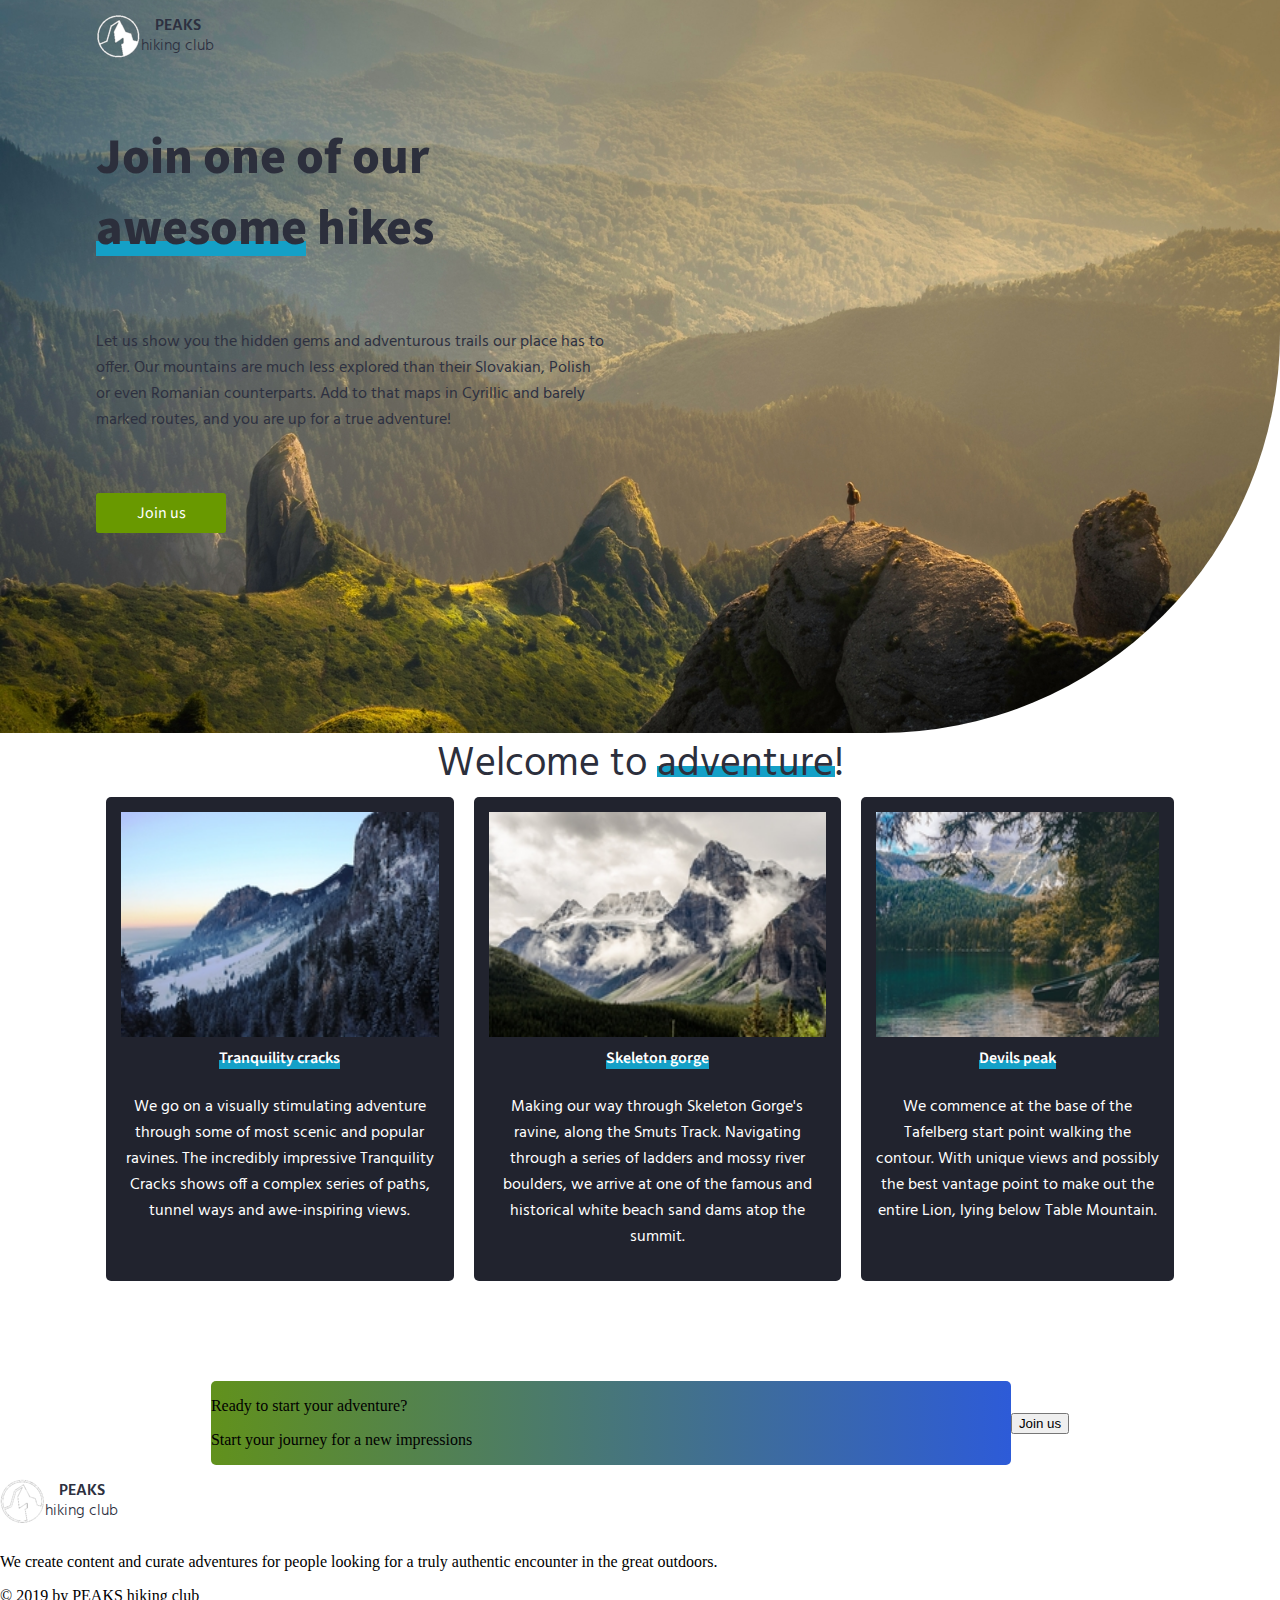
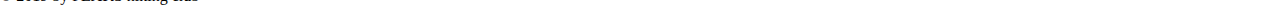
==== FL11_HW3/homework/index.html @ 69c444de "add homework3" ====
<!DOCTYPE html>
<html lang="en">

  <head>
    <meta charset="UTF-8">
    <meta name="viewport" content="width=device-width, initial-scale=1.0">
    <meta http-equiv="X-UA-Compatible" content="ie=edge">
    <link href="https://fonts.googleapis.com/css?family=Hind:400,600%7CSource+Sans+Pro:400,600,700%7CFresca" rel="stylesheet"/>

    <!-- Styles should be switched here: -->

    <link rel="stylesheet" type="text/css" href="css/style1.css">
    <!-- <link rel="stylesheet" type="text/css" href="css/style2.css"> -->

    <title>PEAKS hiking club</title>
  </head>

  <body>
    <header class="header">
      <div class="header-wrap">
        <div class="landing-logo">
          <img src="img/m-logo.png" alt="logo" />
          <p>PEAKS<span>hiking club</span></p>
        </div>
        <p class="header_heading">
          Join one of our awesome hikes
        </p>
        <p class="header_text">
          Let us show you the hidden gems and adventurous trails our place has to offer.
          Our mountains are much less explored than their Slovakian,
          Polish or even Romanian counterparts. Add to that maps in Cyrillic and barely marked routes,
          and you are up for a true adventure!
        </p>
        <button class="header_button">Join us</button>
      </div>
    </header>
    <main class="section">
      <p class="section_text">
        Welcome to adventure!
      </p>
      <div class="section_card_wrap">
        <div class="section_card">
          <img class="section_card_img"
               src="img/m-1.jpg"
               alt="experts"/>
          <p class="section_card_heading">
            Tranquility cracks
            <span class="section_card_underline"></span>
          </p>
          <p class="section_card_text">
            We go on a visually stimulating adventure through some of most scenic and popular ravines.
            The incredibly impressive Tranquility Cracks shows off a complex series of paths, tunnel ways and awe-inspiring views.
          </p>
        </div>
        <div class="section_card">
          <img class="section_card_img"
               src="img/m-2.jpg"
               alt="content formats"/>
          <p class="section_card_heading">
            Skeleton gorge
            <span class="section_card_underline"></span>
          </p>
          <p class="section_card_text">
            Making our way through Skeleton Gorge's ravine, along the Smuts Track.
            Navigating through a series of ladders and mossy river boulders, we arrive at one of the famous and historical white beach sand dams atop the summit.
          </p>
        </div>
        <div class="section_card">
          <img class="section_card_img"
               src="img/m-3.jpg"
               alt="certificate"/>
          <p class="section_card_heading">
            Devils peak
            <span class="section_card_underline"></span>
          </p>
          <p class="section_card_text">
            We commence at the base of the Tafelberg start point walking the contour.
            With unique views and possibly the best vantage point to make out the entire Lion, lying below Table Mountain.
          </p>
        </div>
      </div>
      <div class="section_banner">
        <div class="section_banner_text_wrap">
          <p class="section_banner_heading">
            Ready to start your adventure?
          </p>
          <p class="section_banner_text">
            Start your journey for a new impressions
          </p>
        </div>
        <button class="section_banner_button">Join us</button>
      </div>
    </main>
    <footer class="footer">
      <div class="footer-wrap">
        <div class="footer_logo landing-logo">
          <img src="img/m-logo.png" alt="logo" />
          <p>PEAKS<span>hiking club</span></p>
        </div>
        <p class="footer_text">
          We create content  and curate adventures for  people looking for a truly authentic encounter in the great outdoors.
        </p>
        <span class="footer-cr">
          &copy; 2019 by PEAKS hiking club
        </span>
      </div>
    </footer>
  </body>

</html>
---- FL11_HW3/homework/css/style1.css ----
body {
  background-color: #fff;
  width: 100%;
  height: auto;
  margin: 0; }

.landing-logo {
  display: flex;
  align-items: center; }
  .landing-logo p {
    text-align: center;
    display: flex;
    flex-wrap: wrap;
    flex-direction: column;
    font-family: "Hind", sans-serif;
    font-weight: 600;
    color: #2D3040;
    line-height: 20px; }
    .landing-logo p span {
      text-align: center;
      font-weight: 100; }

.header {
  width: 100%;
  height: auto;
  position: relative;
  background-image: url("../img/m-h-day.jpg");
  background-repeat: no-repeat;
  background-size: cover;
  background-position: 50% 50%;
  margin: 0;
  padding: 0;
  border-radius: 0 0 400px 0;
  z-index: 900; }
  .header .header-wrap {
    width: 85%;
    margin-left: auto;
    margin-right: auto;
    height: auto;
    display: block;
    padding-bottom: 200px; }
  .header_heading {
    font-size: 50px;
    font-family: "Source Sans Pro", sans-serif;
    font-weight: 800;
    width: 100%;
    max-width: 400px;
    color: #2C2F3C; }
    .header_heading:after {
      content: '';
      background-color: #14A0C7;
      width: 210px;
      height: auto;
      min-height: 15px;
      position: relative;
      left: 0;
      z-index: -1;
      top: -23px;
      display: block; }
  .header_text {
    width: 100%;
    max-width: 510px;
    margin-bottom: 60px;
    font-family: "Hind", sans-serif;
    color: #2D3040; }
  .header_button {
    background-color: #699900;
    width: 130px;
    height: 40px;
    border-radius: 3px;
    border: none;
    outline: none;
    cursor: pointer;
    transition: all .3s ease-in-out;
    font-size: 16px;
    font-family: "Source Sans Pro", sans-serif;
    color: #fff; }
    .header_button:hover {
      background-color: #3F6E95;
      transition: all .3s ease-in-out; }

.section {
  width: 100%;
  height: auto;
  position: relative; }
  .section_text {
    width: auto;
    height: auto;
    position: relative;
    text-align: center;
    font-family: "Hind", sans-serif;
    font-size: 40px;
    color: #2C2F3C;
    z-index: 200;
    font-weight: 400;
    display: table;
    margin: 0 auto; }
    .section_text::after {
      content: '';
      background-color: #14A0C7;
      width: 178px;
      height: auto;
      min-height: 11px;
      position: absolute;
      right: 2%;
      z-index: -1;
      bottom: 31%; }
  .section_card_wrap {
    width: 85%;
    margin-left: auto;
    margin-right: auto;
    display: flex;
    background-color: transparent;
    flex-direction: row;
    justify-content: space-between;
    margin-bottom: 100px; }
  .section_card {
    background-color: #21232E;
    margin: 0 10px;
    display: flex;
    justify-content: flex-start;
    border-radius: 5px;
    flex-direction: column;
    padding: 15px;
    position: relative; }
    .section_card_img {
      width: 100%;
      height: auto;
      min-height: 225px; }
    .section_card_heading {
      text-align: center;
      color: #fff;
      font-family: "Source Sans Pro", sans-serif;
      font-weight: 600;
      position: relative;
      z-index: 100;
      flex-direction: column;
      margin: 0 auto;
      display: table;
      width: auto;
      margin-top: 10px; }
    .section_card_underline {
      background-color: #14A0C7;
      height: auto;
      min-height: 9px;
      position: relative;
      display: table;
      z-index: -2;
      top: -9px;
      width: 100%; }
    .section_card_text {
      color: #fff;
      font-family: "Hind", sans-serif;
      text-align: center; }
  .section_banner {
    width: 100%;
    height: auto;
    position: relative;
    display: flex;
    justify-content: center;
    align-items: center; }
    .section_banner_text_wrap {
      display: block;
      width: 100%;
      max-width: 800px;
      border-radius: 5px;
      background: linear-gradient(to right, #61911C, #2D5BD8); }
      .section_banner_text_wrap p {
        width: 100%;
        max-width: 500px;
        position: relative; }
---- FL11_HW3/homework/css/style2.css ----
body {
  background-color: #21232E;
  width: 100%;
  height: auto;
  margin: 0; }

.landing-logo {
  display: flex;
  align-items: center; }
  .landing-logo p {
    text-align: center;
    display: flex;
    flex-wrap: wrap;
    flex-direction: column;
    font-family: "Fresca", sans-serif;
    font-weight: 600;
    color: #fff;
    line-height: 20px; }
    .landing-logo p span {
      text-align: center;
      font-weight: 100; }

.header {
  width: 100%;
  height: auto;
  position: relative;
  background-image: url("../img/m-h-night.jpg");
  background-repeat: no-repeat;
  background-size: cover;
  background-position: 50% 50%;
  margin: 0;
  padding: 0;
  border-radius: 0 0 400px 0;
  z-index: 900; }
  .header .header-wrap {
    width: 85%;
    margin-left: auto;
    margin-right: auto;
    height: auto;
    display: block;
    padding-bottom: 200px; }
  .header_heading {
    font-size: 50px;
    font-family: "Source Sans Pro", sans-serif;
    font-weight: 800;
    width: 100%;
    max-width: 400px;
    color: #fff; }
    .header_heading:after {
      content: '';
      background-color: #FF4E33;
      width: 210px;
      height: auto;
      min-height: 15px;
      position: relative;
      left: 0;
      z-index: -1;
      top: -23px;
      display: block; }
  .header_text {
    width: 100%;
    max-width: 510px;
    margin-bottom: 60px;
    font-family: "Fresca", sans-serif;
    color: #fff; }
  .header_button {
    background-color: #E3AC00;
    width: 130px;
    height: 40px;
    border-radius: 3px;
    border: none;
    outline: none;
    cursor: pointer;
    transition: all .3s ease-in-out;
    font-size: 16px;
    font-family: "Source Sans Pro", sans-serif;
    color: #fff; }
    .header_button:hover {
      background-color: #942F50;
      transition: all .3s ease-in-out; }

.section {
  width: 100%;
  height: auto;
  position: relative; }
  .section_text {
    width: auto;
    height: auto;
    position: relative;
    text-align: center;
    font-family: "Hind", sans-serif;
    font-size: 40px;
    color: #fff;
    z-index: 200;
    font-weight: 400;
    display: table;
    margin: 0 auto; }
    .section_text::after {
      content: '';
      background-color: #FF4E33;
      width: 178px;
      height: auto;
      min-height: 11px;
      position: absolute;
      right: 2%;
      z-index: -1;
      bottom: 31%; }
  .section_card_wrap {
    width: 85%;
    margin-left: auto;
    margin-right: auto;
    display: flex;
    background-color: transparent;
    flex-direction: row;
    justify-content: space-between;
    margin-bottom: 100px; }
  .section_card {
    background-color: #3B3F50;
    margin: 0 10px;
    display: flex;
    justify-content: flex-start;
    border-radius: 5px;
    flex-direction: column;
    padding: 15px;
    position: relative; }
    .section_card_img {
      width: 100%;
      height: auto;
      min-height: 225px; }
    .section_card_heading {
      text-align: center;
      color: #fff;
      font-family: "Source Sans Pro", sans-serif;
      font-weight: 600;
      position: relative;
      z-index: 100;
      flex-direction: column;
      margin: 0 auto;
      display: table;
      width: auto;
      margin-top: 10px; }
    .section_card_underline {
      background-color: #FF4E33;
      height: auto;
      min-height: 9px;
      position: relative;
      display: table;
      z-index: -2;
      top: -9px;
      width: 100%; }
    .section_card_text {
      color: #fff;
      font-family: "Fresca", sans-serif;
      text-align: center; }
  .section_banner {
    width: 100%;
    height: auto;
    position: relative;
    display: flex;
    justify-content: center;
    align-items: center; }
    .section_banner_text_wrap {
      display: block;
      width: 100%;
      max-width: 800px;
      border-radius: 5px;
      background: linear-gradient(to right, #D89B0A, #922B53); }
      .section_banner_text_wrap p {
        width: 100%;
        max-width: 500px;
        position: relative; }
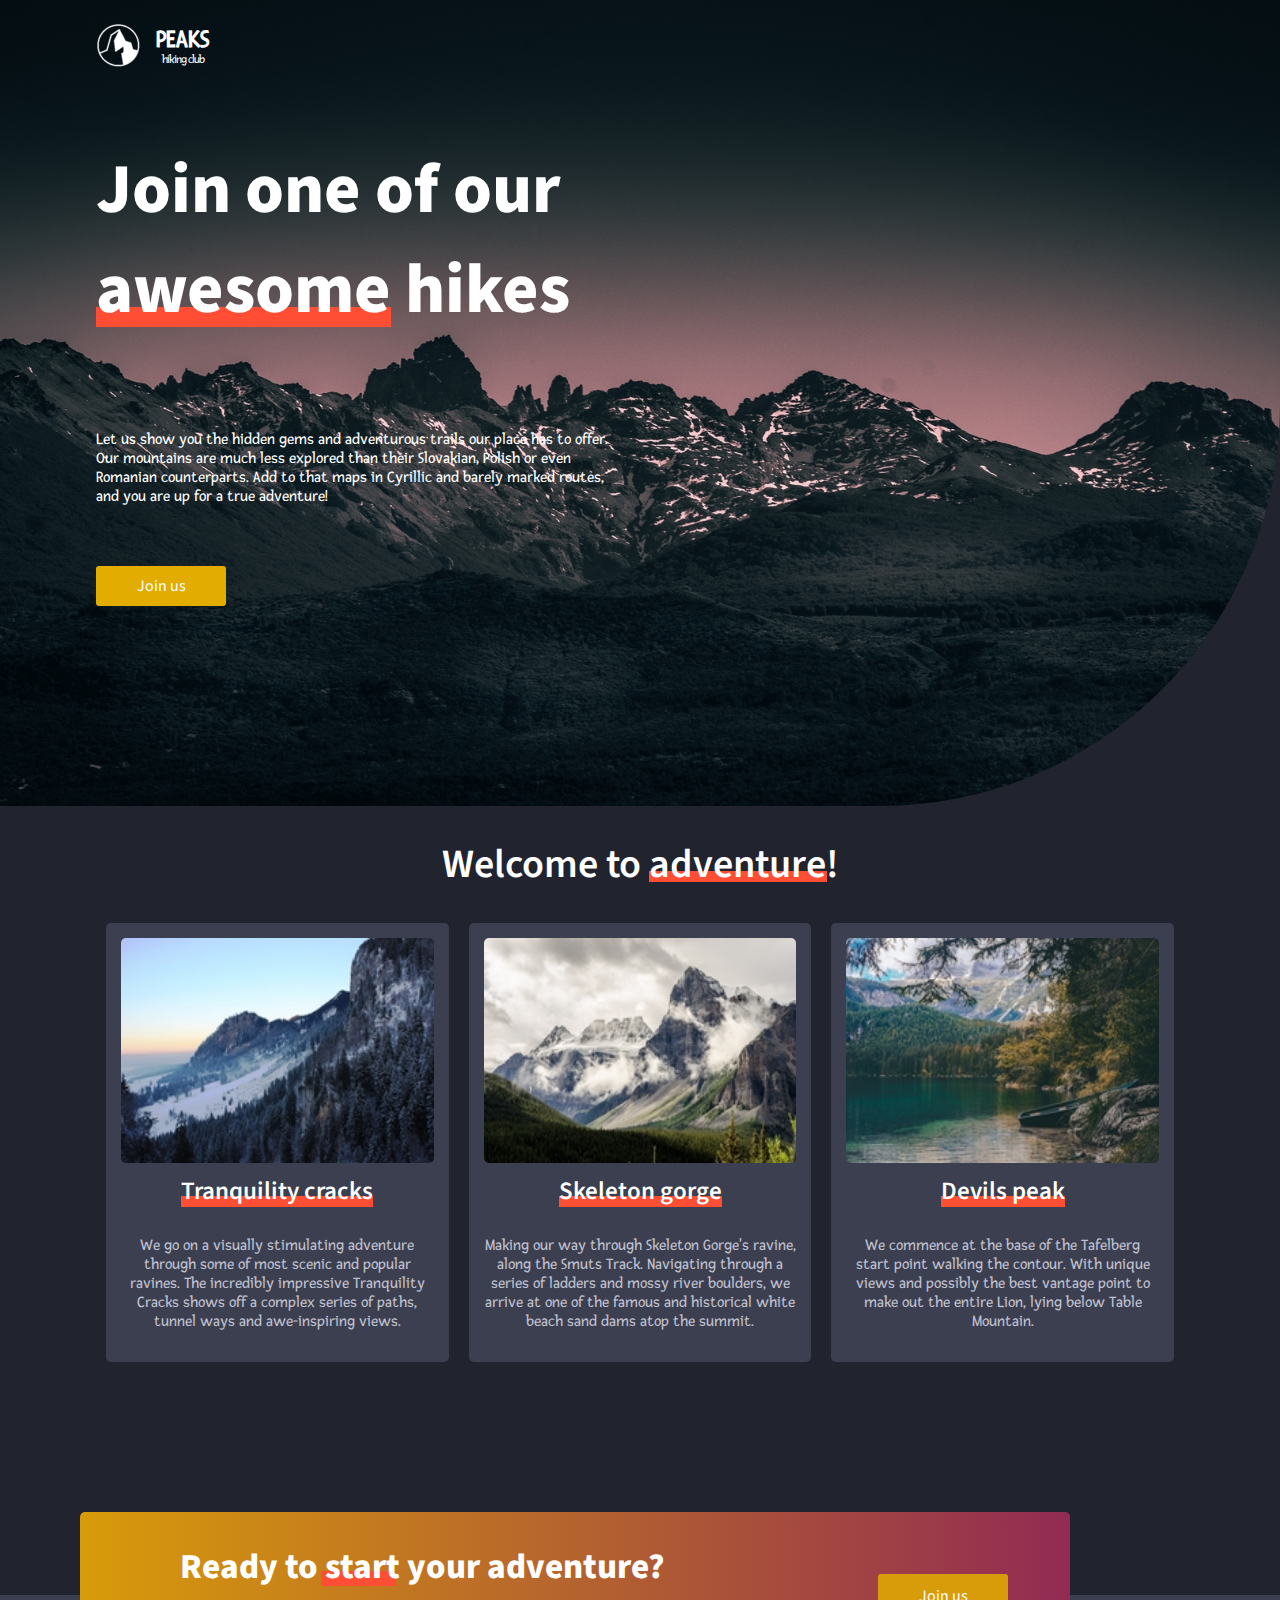
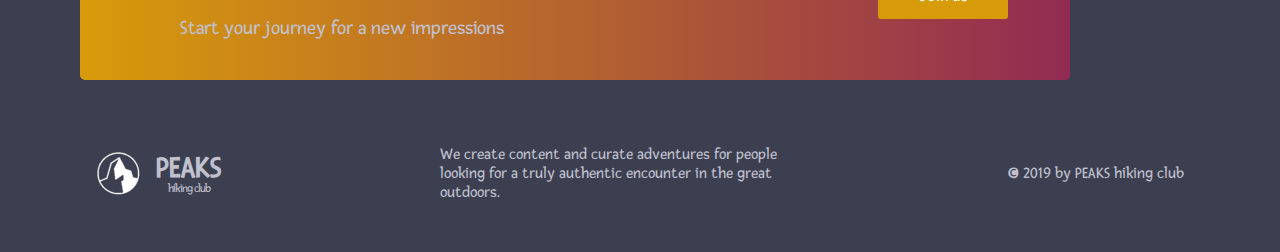
==== commit f9d7c7b2: "finished hmw3" ====
--- a/FL11_HW3/homework/index.html
+++ b/FL11_HW3/homework/index.html
@@ -9,8 +9,8 @@
 
     <!-- Styles should be switched here: -->
 
-    <link rel="stylesheet" type="text/css" href="css/style1.css">
-    <!-- <link rel="stylesheet" type="text/css" href="css/style2.css"> -->
+    <!-- <link rel="stylesheet" type="text/css" href="css/style1.css"> -->
+    <link rel="stylesheet" type="text/css" href="css/style2.css">
 
     <title>PEAKS hiking club</title>
   </head>
--- a/FL11_HW3/homework/css/style1.css
+++ b/FL11_HW3/homework/css/style1.css
@@ -13,12 +13,18 @@
     flex-wrap: wrap;
     flex-direction: column;
     font-family: "Hind", sans-serif;
-    font-weight: 600;
+    font-weight: 800;
     color: #2D3040;
-    line-height: 20px; }
+    line-height: 20px;
+    font-size: 25px;
+    padding-left: 15px;
+    margin: 0;
+    padding-top: 10px; }
     .landing-logo p span {
       text-align: center;
-      font-weight: 100; }
+      font-weight: 100;
+      font-size: 12px;
+      letter-spacing: -1px; }
 
 .header {
   width: 100%;
@@ -38,28 +44,29 @@
     margin-right: auto;
     height: auto;
     display: block;
-    padding-bottom: 200px; }
+    padding-bottom: 200px;
+    padding-top: 20px; }
   .header_heading {
-    font-size: 50px;
+    font-size: 70px;
     font-family: "Source Sans Pro", sans-serif;
     font-weight: 800;
     width: 100%;
-    max-width: 400px;
+    max-width: 600px;
     color: #2C2F3C; }
     .header_heading:after {
+      background-color: #14A0C7;
       content: '';
-      background-color: #14A0C7;
-      width: 210px;
+      width: 295px;
       height: auto;
-      min-height: 15px;
+      min-height: 20px;
       position: relative;
       left: 0;
       z-index: -1;
-      top: -23px;
+      top: -33px;
       display: block; }
   .header_text {
     width: 100%;
-    max-width: 510px;
+    max-width: 515px;
     margin-bottom: 60px;
     font-family: "Hind", sans-serif;
     color: #2D3040; }
@@ -75,9 +82,10 @@
     font-size: 16px;
     font-family: "Source Sans Pro", sans-serif;
     color: #fff; }
-    .header_button:hover {
-      background-color: #3F6E95;
-      transition: all .3s ease-in-out; }
+    .header_button:hover, .section_banner_button:hover {
+      background-color: #14A0C7;
+      transition: all .3s ease-in-out;
+      transform: scale(1.1); }
 
 .section {
   width: 100%;
@@ -88,13 +96,14 @@
     height: auto;
     position: relative;
     text-align: center;
-    font-family: "Hind", sans-serif;
+    font-family: 'Source Sans Pro', sans-serif;
     font-size: 40px;
     color: #2C2F3C;
     z-index: 200;
-    font-weight: 400;
+    font-weight: 600;
     display: table;
-    margin: 0 auto; }
+    margin: 0 auto;
+    padding: 30px 0; }
     .section_text::after {
       content: '';
       background-color: #14A0C7;
@@ -102,9 +111,9 @@
       height: auto;
       min-height: 11px;
       position: absolute;
-      right: 2%;
+      right: 3%;
       z-index: -1;
-      bottom: 31%; }
+      bottom: 35%; }
   .section_card_wrap {
     width: 85%;
     margin-left: auto;
@@ -113,7 +122,7 @@
     background-color: transparent;
     flex-direction: row;
     justify-content: space-between;
-    margin-bottom: 100px; }
+    margin-bottom: 150px; }
   .section_card {
     background-color: #21232E;
     margin: 0 10px;
@@ -122,11 +131,13 @@
     border-radius: 5px;
     flex-direction: column;
     padding: 15px;
-    position: relative; }
+    position: relative;
+    max-width: 33.3%;
+    width: 100%; }
     .section_card_img {
       width: 100%;
-      height: auto;
-      min-height: 225px; }
+      height: 225px;
+      border-radius: 5px; }
     .section_card_heading {
       text-align: center;
       color: #fff;
@@ -138,18 +149,19 @@
       margin: 0 auto;
       display: table;
       width: auto;
-      margin-top: 10px; }
+      margin-top: 10px;
+      font-size: 25px; }
     .section_card_underline {
       background-color: #14A0C7;
       height: auto;
-      min-height: 9px;
+      min-height: 11px;
       position: relative;
       display: table;
       z-index: -2;
-      top: -9px;
+      top: -13px;
       width: 100%; }
     .section_card_text {
-      color: #fff;
+      color: #C0C0CE;
       font-family: "Hind", sans-serif;
       text-align: center; }
   .section_banner {
@@ -158,14 +170,95 @@
     position: relative;
     display: flex;
     justify-content: center;
-    align-items: center; }
+    align-items: center;
+    margin-bottom: -85px;
+    z-index: 100; }
     .section_banner_text_wrap {
       display: block;
       width: 100%;
-      max-width: 800px;
       border-radius: 5px;
-      background: linear-gradient(to right, #61911C, #2D5BD8); }
-      .section_banner_text_wrap p {
-        width: 100%;
-        max-width: 500px;
-        position: relative; }
+      background: linear-gradient(to right, #61911C, #2D5BD8);
+      max-width: 990px;
+      position: relative;
+      z-index: 100; }
+    .section_banner_button {
+      display: block;
+      position: relative;
+      right: 15%;
+      background-color: #699900;
+      width: 130px;
+      height: 45px;
+      border-radius: 3px;
+      border: none;
+      outline: none;
+      cursor: pointer;
+      transition: all .3s ease-in-out;
+      font-size: 16px;
+      font-family: "Source Sans Pro", sans-serif;
+      color: #fff;
+      z-index: 400; }
+    .section_banner_heading {
+      color: #2C2F3C;
+      font-family: "Source Sans Pro", sans-serif;
+      font-weight: 800;
+      font-size: 35px;
+      width: 100%;
+      max-width: 600px;
+      z-index: 200;
+      margin: 30px 0 10px 100px; }
+      .section_banner_heading:after {
+        content: '';
+        background-color: #14A0C7;
+        width: 75px;
+        height: auto;
+        min-height: 15px;
+        position: relative;
+        left: 23.5%;
+        z-index: -1;
+        top: -21px;
+        display: block; }
+    .section_banner_text {
+      width: 100%;
+      max-width: 600px;
+      color: #C0C0CE;
+      font-size: 20px;
+      font-family: "Hind", sans-serif;
+      margin: 0 0 40px 100px; }
+
+.footer {
+  width: 100%;
+  height: auto;
+  position: relative;
+  background-color: #21232E;
+  padding: 150px 0 50px 0; }
+  .footer .footer-wrap {
+    width: 85%;
+    position: relative;
+    margin: 0 auto;
+    display: flex;
+    flex-direction: row;
+    justify-content: space-between;
+    align-items: center; }
+    .footer .footer-wrap .footer-cr {
+      color: #C0C0CE;
+      font-family: "Hind", sans-serif;
+      font-size: 16px; }
+  .footer_logo {
+    display: flex;
+    flex-direction: row; }
+    .footer_logo img {
+      padding-right: 15px; }
+    .footer_logo p {
+      color: #C0C0CE;
+      font-size: 30px;
+      margin: 0;
+      padding: 10px 0 0 0; }
+      .footer_logo p span {
+        font-size: 12px; }
+  .footer_text {
+    width: 100%;
+    max-width: 350px;
+    color: #C0C0CE;
+    font-family: "Hind", sans-serif;
+    margin: 0;
+    font-size: 16px; }
--- a/FL11_HW3/homework/css/style2.css
+++ b/FL11_HW3/homework/css/style2.css
@@ -13,12 +13,18 @@
     flex-wrap: wrap;
     flex-direction: column;
     font-family: "Fresca", sans-serif;
-    font-weight: 600;
+    font-weight: 800;
     color: #fff;
-    line-height: 20px; }
+    line-height: 20px;
+    font-size: 25px;
+    padding-left: 15px;
+    margin: 0;
+    padding-top: 10px; }
     .landing-logo p span {
       text-align: center;
-      font-weight: 100; }
+      font-weight: 100;
+      font-size: 12px;
+      letter-spacing: -1px; }
 
 .header {
   width: 100%;
@@ -38,28 +44,29 @@
     margin-right: auto;
     height: auto;
     display: block;
-    padding-bottom: 200px; }
+    padding-bottom: 200px;
+    padding-top: 20px; }
   .header_heading {
-    font-size: 50px;
+    font-size: 70px;
     font-family: "Source Sans Pro", sans-serif;
     font-weight: 800;
     width: 100%;
-    max-width: 400px;
+    max-width: 600px;
     color: #fff; }
     .header_heading:after {
+      background-color: #FF4E33;
       content: '';
-      background-color: #FF4E33;
-      width: 210px;
+      width: 295px;
       height: auto;
-      min-height: 15px;
+      min-height: 20px;
       position: relative;
       left: 0;
       z-index: -1;
-      top: -23px;
+      top: -33px;
       display: block; }
   .header_text {
     width: 100%;
-    max-width: 510px;
+    max-width: 515px;
     margin-bottom: 60px;
     font-family: "Fresca", sans-serif;
     color: #fff; }
@@ -75,9 +82,10 @@
     font-size: 16px;
     font-family: "Source Sans Pro", sans-serif;
     color: #fff; }
-    .header_button:hover {
-      background-color: #942F50;
-      transition: all .3s ease-in-out; }
+    .header_button:hover, .section_banner_button:hover {
+      background-color: #FF4E33;
+      transition: all .3s ease-in-out;
+      transform: scale(1.1); }
 
 .section {
   width: 100%;
@@ -88,13 +96,14 @@
     height: auto;
     position: relative;
     text-align: center;
-    font-family: "Hind", sans-serif;
+    font-family: 'Source Sans Pro', sans-serif;
     font-size: 40px;
     color: #fff;
     z-index: 200;
-    font-weight: 400;
+    font-weight: 600;
     display: table;
-    margin: 0 auto; }
+    margin: 0 auto;
+    padding: 30px 0; }
     .section_text::after {
       content: '';
       background-color: #FF4E33;
@@ -102,9 +111,9 @@
       height: auto;
       min-height: 11px;
       position: absolute;
-      right: 2%;
+      right: 3%;
       z-index: -1;
-      bottom: 31%; }
+      bottom: 35%; }
   .section_card_wrap {
     width: 85%;
     margin-left: auto;
@@ -113,7 +122,7 @@
     background-color: transparent;
     flex-direction: row;
     justify-content: space-between;
-    margin-bottom: 100px; }
+    margin-bottom: 150px; }
   .section_card {
     background-color: #3B3F50;
     margin: 0 10px;
@@ -122,11 +131,13 @@
     border-radius: 5px;
     flex-direction: column;
     padding: 15px;
-    position: relative; }
+    position: relative;
+    max-width: 33.3%;
+    width: 100%; }
     .section_card_img {
       width: 100%;
-      height: auto;
-      min-height: 225px; }
+      height: 225px;
+      border-radius: 5px; }
     .section_card_heading {
       text-align: center;
       color: #fff;
@@ -138,18 +149,19 @@
       margin: 0 auto;
       display: table;
       width: auto;
-      margin-top: 10px; }
+      margin-top: 10px;
+      font-size: 25px; }
     .section_card_underline {
       background-color: #FF4E33;
       height: auto;
-      min-height: 9px;
+      min-height: 11px;
       position: relative;
       display: table;
       z-index: -2;
-      top: -9px;
+      top: -13px;
       width: 100%; }
     .section_card_text {
-      color: #fff;
+      color: #C0C0CE;
       font-family: "Fresca", sans-serif;
       text-align: center; }
   .section_banner {
@@ -158,14 +170,95 @@
     position: relative;
     display: flex;
     justify-content: center;
-    align-items: center; }
+    align-items: center;
+    margin-bottom: -85px;
+    z-index: 100; }
     .section_banner_text_wrap {
       display: block;
       width: 100%;
-      max-width: 800px;
       border-radius: 5px;
-      background: linear-gradient(to right, #D89B0A, #922B53); }
-      .section_banner_text_wrap p {
-        width: 100%;
-        max-width: 500px;
-        position: relative; }
+      background: linear-gradient(to right, #D89B0A, #922B53);
+      max-width: 990px;
+      position: relative;
+      z-index: 100; }
+    .section_banner_button {
+      display: block;
+      position: relative;
+      right: 15%;
+      background-color: #D89B0A;
+      width: 130px;
+      height: 45px;
+      border-radius: 3px;
+      border: none;
+      outline: none;
+      cursor: pointer;
+      transition: all .3s ease-in-out;
+      font-size: 16px;
+      font-family: "Source Sans Pro", sans-serif;
+      color: #fff;
+      z-index: 400; }
+    .section_banner_heading {
+      color: #fff;
+      font-family: "Source Sans Pro", sans-serif;
+      font-weight: 800;
+      font-size: 35px;
+      width: 100%;
+      max-width: 600px;
+      z-index: 200;
+      margin: 30px 0 10px 100px; }
+      .section_banner_heading:after {
+        content: '';
+        background-color: #FF4E33;
+        width: 75px;
+        height: auto;
+        min-height: 15px;
+        position: relative;
+        left: 23.5%;
+        z-index: -1;
+        top: -21px;
+        display: block; }
+    .section_banner_text {
+      width: 100%;
+      max-width: 600px;
+      color: #C0C0CE;
+      font-size: 20px;
+      font-family: "Fresca", sans-serif;
+      margin: 0 0 40px 100px; }
+
+.footer {
+  width: 100%;
+  height: auto;
+  position: relative;
+  background-color: #3B3F50;
+  padding: 150px 0 50px 0; }
+  .footer .footer-wrap {
+    width: 85%;
+    position: relative;
+    margin: 0 auto;
+    display: flex;
+    flex-direction: row;
+    justify-content: space-between;
+    align-items: center; }
+    .footer .footer-wrap .footer-cr {
+      color: #C0C0CE;
+      font-family: "Fresca", sans-serif;
+      font-size: 16px; }
+  .footer_logo {
+    display: flex;
+    flex-direction: row; }
+    .footer_logo img {
+      padding-right: 15px; }
+    .footer_logo p {
+      color: #C0C0CE;
+      font-size: 30px;
+      margin: 0;
+      padding: 10px 0 0 0; }
+      .footer_logo p span {
+        font-size: 12px; }
+  .footer_text {
+    width: 100%;
+    max-width: 350px;
+    color: #C0C0CE;
+    font-family: "Fresca", sans-serif;
+    margin: 0;
+    font-size: 16px; }
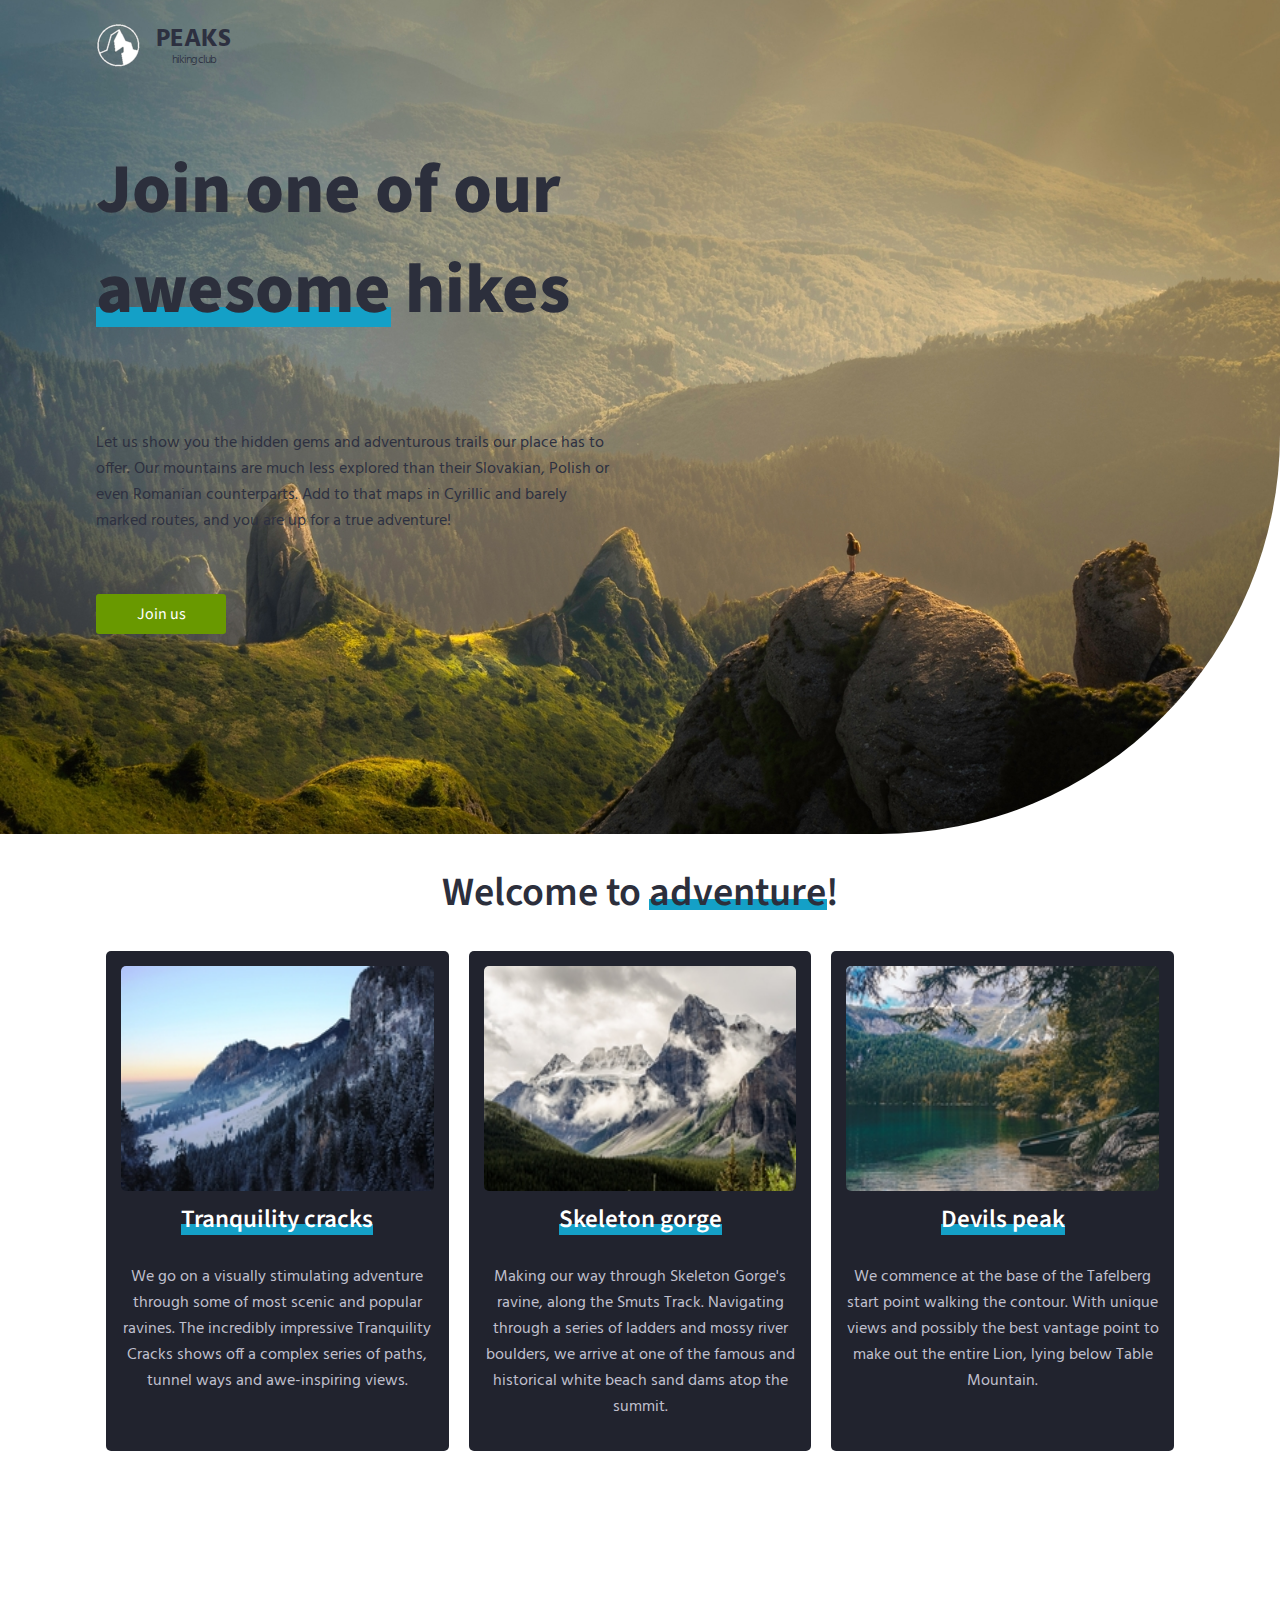
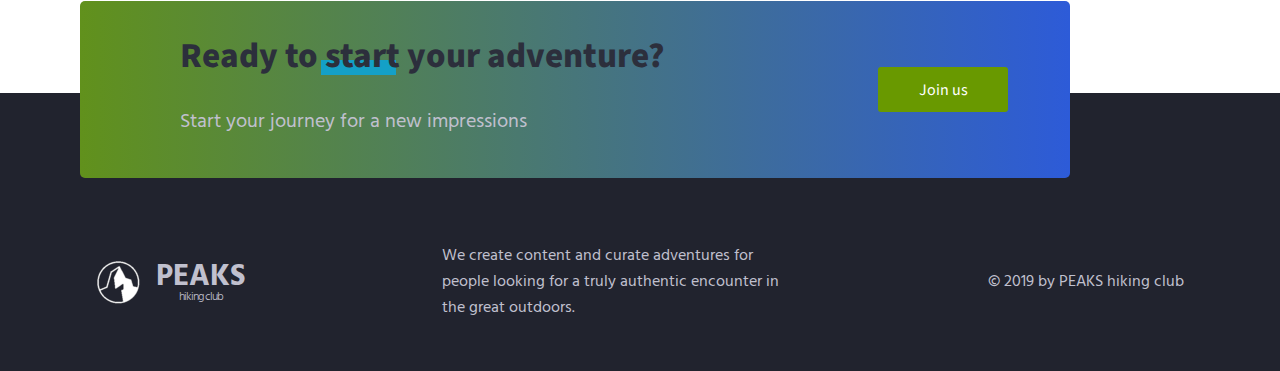
==== commit 59eafae8: "white site default" ====
--- a/FL11_HW3/homework/index.html
+++ b/FL11_HW3/homework/index.html
@@ -9,8 +9,8 @@
 
     <!-- Styles should be switched here: -->
 
-    <!-- <link rel="stylesheet" type="text/css" href="css/style1.css"> -->
-    <link rel="stylesheet" type="text/css" href="css/style2.css">
+    <link rel="stylesheet" type="text/css" href="css/style1.css">
+    <!-- <link rel="stylesheet" type="text/css" href="css/style2.css"> -->
 
     <title>PEAKS hiking club</title>
   </head>
